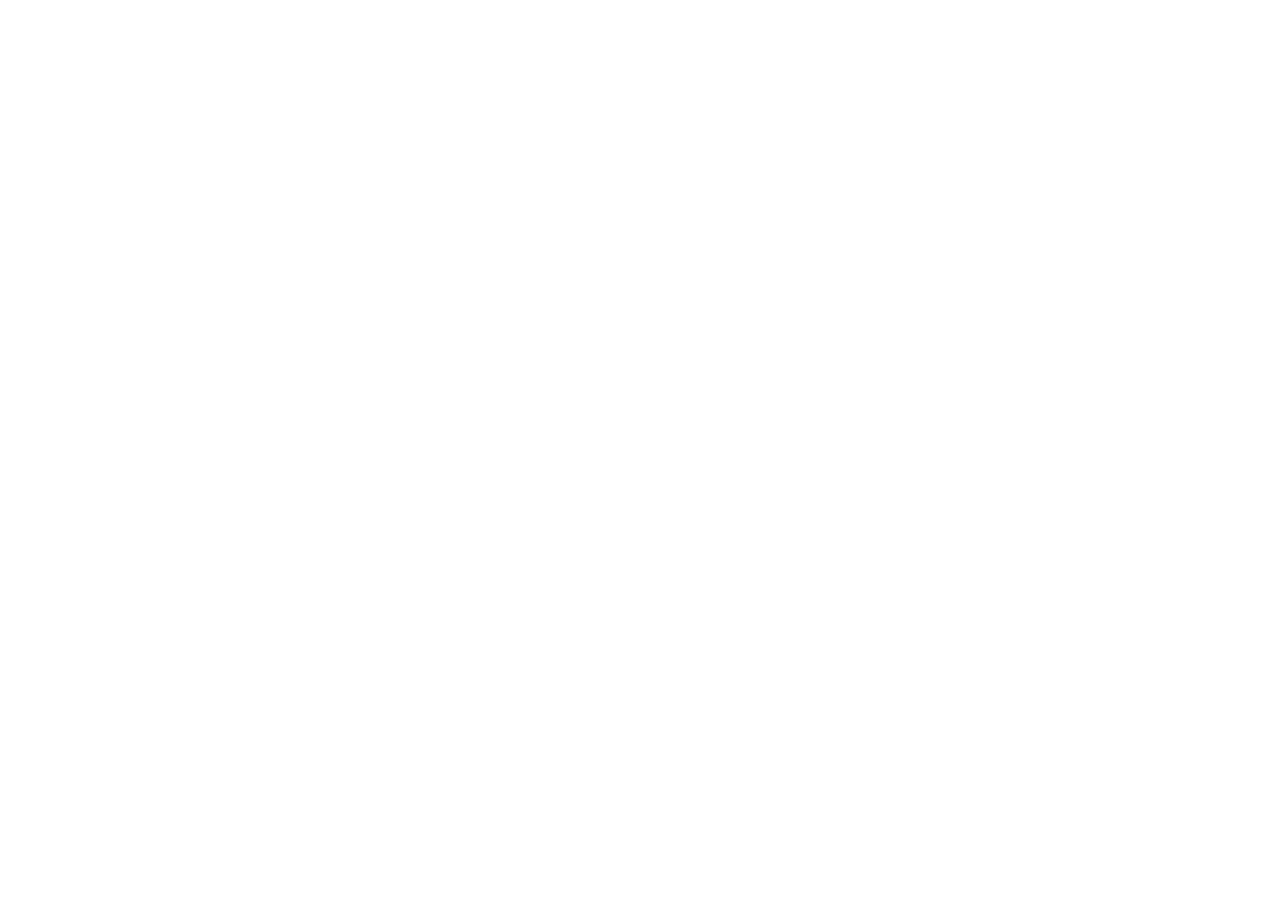
==== encuesta.html @ aa819155 "Commit Inicial" ====
<!DOCTYPE html>
<html lang="en">
<head>
    <meta charset="UTF-8">
    <meta name="viewport" content="width=device-width, initial-scale=1.0">
    <title> Principal | COVID 19 </title>
    <link rel="stylesheet" href="./css/style.css">
</head>
<body>
    
</body>
</html>
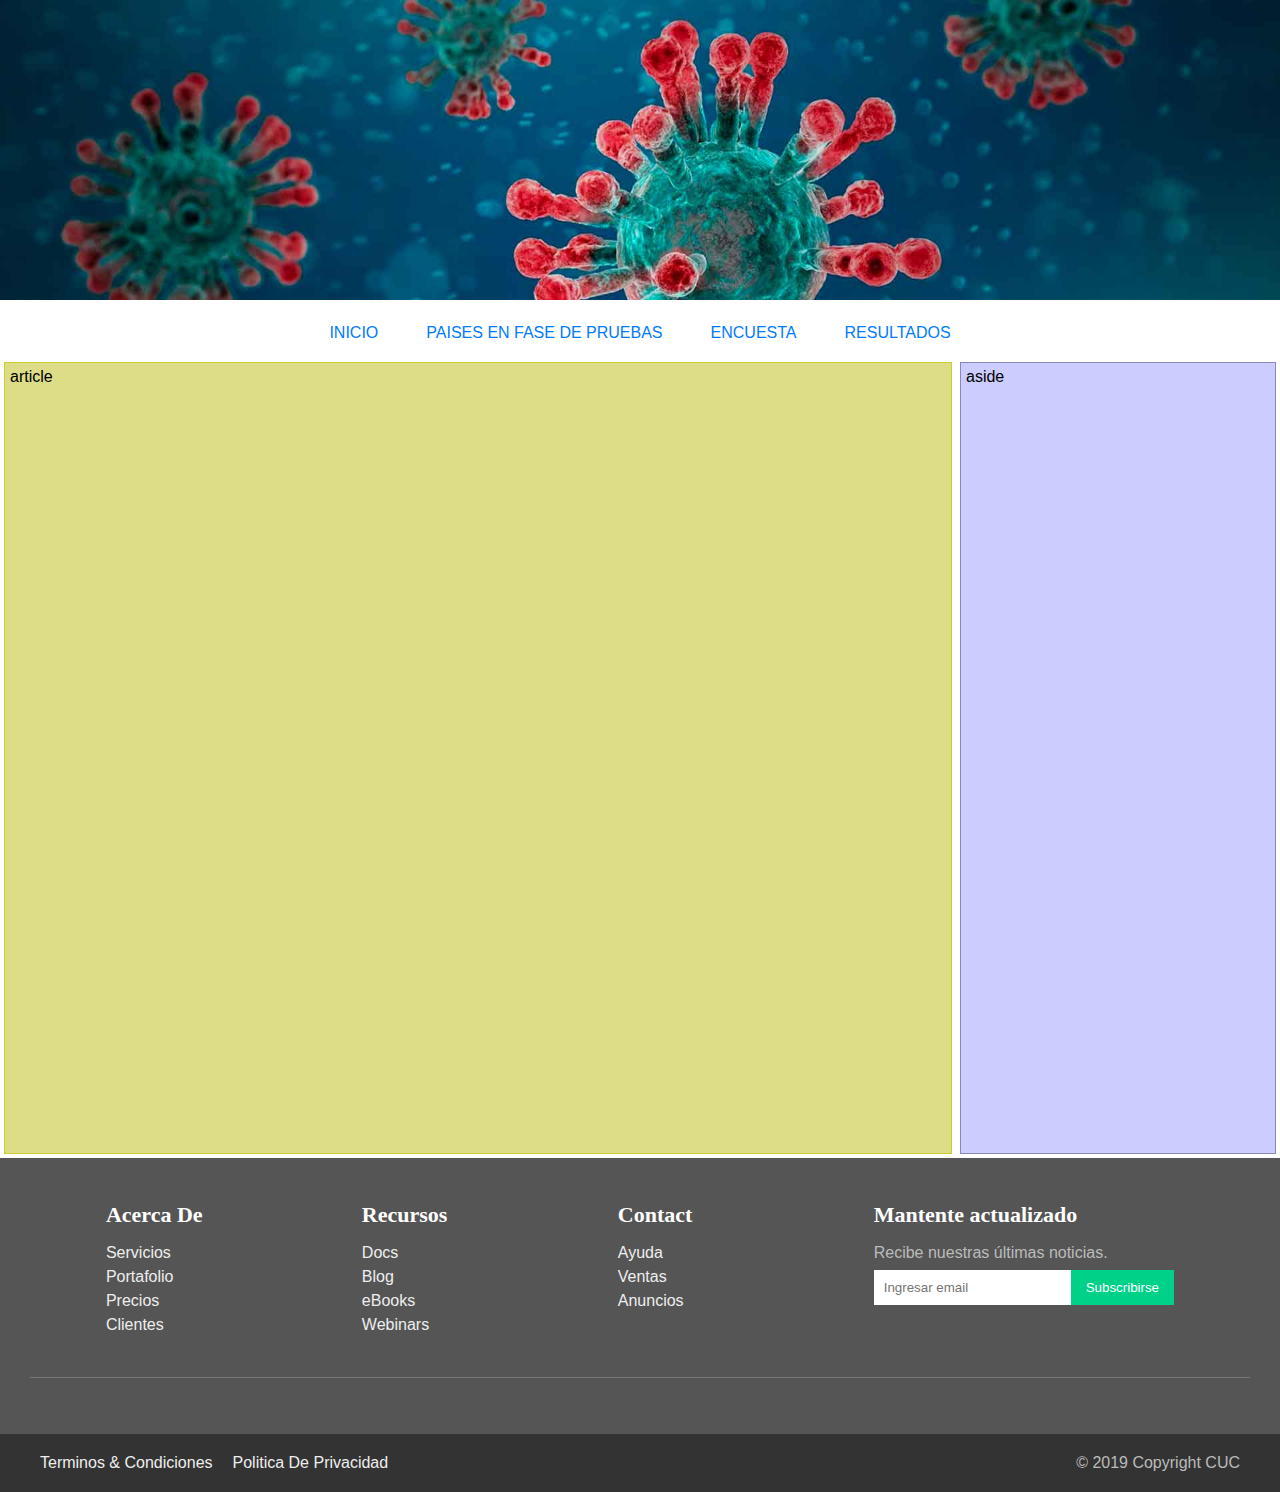
==== commit d2d3b3cd: "plantilla inicial" ====
--- a/encuesta.html
+++ b/encuesta.html
@@ -1,12 +1,93 @@
 <!DOCTYPE html>
-<html lang="en">
+<html lang="es">
+
 <head>
     <meta charset="UTF-8">
     <meta name="viewport" content="width=device-width, initial-scale=1.0">
-    <title> Principal | COVID 19 </title>
+    <title> Encuesta | COVID 19</title>
+    <link rel="stylesheet" href="./css/header.css">
     <link rel="stylesheet" href="./css/style.css">
+    <link rel="stylesheet" href="./css/footer.css">
 </head>
+
 <body>
-    
+    <header class="main-header">
+        <div class="banner"></div>
+        <div class="container justify-center pa-0">
+            <nav class="main-nav">
+                <ul class="main-nav-list">
+                    <li><a href="index.html">INICIO</a></li>
+                    <li><a href="paises.html">PAISES EN FASE DE PRUEBAS</a></li>
+                    <li><a href="encuesta.html">ENCUESTA</a></li>
+                    <li><a href="resultados.html">RESULTADOS</a></li>
+                </ul>
+            </nav>
+        </div>
+    </header>
+    <div id='main'>
+        <article>article</article>
+        <aside>aside</aside>
+    </div>
+    <footer>
+        <!-- Footer main -->
+        <section class="ft-main">
+            <div class="ft-main-item">
+                <h2 class="ft-title">Acerca De</h2>
+                <ul>
+                    <li><a href="#">Servicios</a></li>
+                    <li><a href="#">Portafolio</a></li>
+                    <li><a href="#">Precios</a></li>
+                    <li><a href="#">Clientes</a></li>
+                </ul>
+            </div>
+            <div class="ft-main-item">
+                <h2 class="ft-title">Recursos</h2>
+                <ul>
+                    <li><a href="#">Docs</a></li>
+                    <li><a href="#">Blog</a></li>
+                    <li><a href="#">eBooks</a></li>
+                    <li><a href="#">Webinars</a></li>
+                </ul>
+            </div>
+            <div class="ft-main-item">
+                <h2 class="ft-title">Contact</h2>
+                <ul>
+                    <li><a href="#">Ayuda</a></li>
+                    <li><a href="#">Ventas</a></li>
+                    <li><a href="#">Anuncios</a></li>
+                </ul>
+            </div>
+            <div class="ft-main-item">
+                <h2 class="ft-title">Mantente actualizado</h2>
+                <p>Recibe nuestras últimas noticias.</p>
+                <form>
+                    <input type="email" name="email" placeholder="Ingresar email">
+                    <input type="submit" value="Subscribirse">
+                </form>
+            </div>
+        </section>
+
+        <!-- Footer social -->
+        <section class="ft-social">
+            <ul class="ft-social-list">
+                <li><a href="#"><i class="fab fa-facebook"></i></a></li>
+                <li><a href="#"><i class="fab fa-twitter"></i></a></li>
+                <li><a href="#"><i class="fab fa-instagram"></i></a></li>
+                <li><a href="#"><i class="fab fa-github"></i></a></li>
+                <li><a href="#"><i class="fab fa-linkedin"></i></a></li>
+                <li><a href="#"><i class="fab fa-youtube"></i></a></li>
+            </ul>
+        </section>
+
+        <!-- Footer legal -->
+        <section class="ft-legal">
+            <ul class="ft-legal-list">
+                <li><a href="#">Terminos &amp; Condiciones</a></li>
+                <li><a href="#">Politica De Privacidad</a></li>
+                <li>&copy; 2019 Copyright CUC</li>
+            </ul>
+        </section>
+    </footer>
 </body>
+
 </html>--- a/css/header.css
+++ b/css/header.css
@@ -0,0 +1,67 @@
+/**
+ * Images a now responsive
+ */
+ img {
+	max-width: 100%;
+	height: auto;
+}
+
+/**
+ * Limit the container in
+ * width for big screens
+ */
+.container {
+	width: 960px;
+	max-width: 100%;
+	padding: 10px;
+	margin: 0 auto;
+}
+
+.main-header .container {
+	display: flex;
+	align-items: center;
+	justify-content: space-around;
+	flex-wrap: wrap;
+}
+
+/**
+ * The followings are to
+ * make things more
+ * clean and airy
+ * and contents centered
+ */
+.main-nav ul {
+	margin: 1em 0 .5em;
+    text-align: center;
+    
+    display: -webkit-box;
+    display: -ms-flexbox;
+    display: flex;
+    -ms-flex-wrap: wrap;
+    flex-wrap: wrap;
+    
+    list-style: none;
+}
+.main-nav li {
+    display: inline;
+    -webkit-box-flex: 1;
+    -ms-flex: 1 1 auto;
+    flex: 1 1 auto;
+    text-align: center;
+}
+.main-nav a {
+	display: inline-block;
+	padding: .5em 1.5em;
+}
+
+/**
+ * Space-around become
+ * Space-between to
+ * distribute space
+ * between the flex-items
+ */
+ @media (min-width: 960px) {
+	.main-header .container {
+		justify-content: space-between;
+	}
+}--- a/css/style.css
+++ b/css/style.css
@@ -0,0 +1,86 @@
+*, ::after, ::before {
+    box-sizing: border-box;
+}
+
+body {
+    margin: 0px;
+    padding: 0px;
+}
+
+header, footer {
+    display: block;
+}
+
+.banner {
+    color: white;
+    background: url('../img/banner-6.jpg') top left/cover no-repeat;
+    height: 300px;
+    display: flex;
+    justify-content: center;
+    align-items: center;
+}
+
+a {
+    color: #007bff;
+    text-decoration: none;
+    background-color: transparent;
+    -webkit-text-decoration-skip: objects;
+}
+
+#main {
+    min-height: 800px;
+    margin: 0px;
+    padding: 0px;
+    display: -webkit-flex;
+    display: flex;
+    -webkit-flex-flow: row;
+    flex-flow: row;
+}
+
+#main>article {
+    margin: 4px;
+    padding: 5px;
+    border: 1px solid #cccc33;
+    background: #dddd88;
+    -webkit-flex: 3 1 60%;
+    flex: 3 1 60%;
+    -webkit-order: 2;
+    order: 2;
+}
+
+
+#main>aside {
+    margin: 4px;
+    padding: 5px;
+    border: 1px solid #8888bb;
+    background: #ccccff;
+    -webkit-flex: 1 6 20%;
+    flex: 1 6 20%;
+    -webkit-order: 3;
+    order: 3;
+}
+
+/* Too narrow to support three columns */
+
+@media all and (max-width: 640px) {
+    #main, #page {
+        -webkit-flex-flow: column;
+        flex-flow: column;
+    }
+    #main>article {
+        /* Return them to document order */
+        -webkit-order: 0;
+        order: 0;
+    }
+    #main>aside {
+        display: none;
+    }
+}
+
+.justify-center {
+    justify-content: center !important;
+}
+
+.pa-0 {
+    padding: 0px !important;
+}--- a/css/footer.css
+++ b/css/footer.css
@@ -0,0 +1,136 @@
+/* Generic styling */
+
+* {
+    box-sizing: border-box;
+    font-family: "Lato", sans-serif;
+    margin: 0;
+    padding: 0;
+}
+
+ul {
+    list-style: none;
+    padding-left: 0;
+}
+
+footer {
+    background-color: #555;
+    color: #bbb;
+    line-height: 1.5;
+}
+
+footer a {
+    text-decoration: none;
+    color: #eee;
+}
+
+a:hover {
+    text-decoration: underline;
+}
+
+.ft-title {
+    color: #fff;
+    font-family: "Merriweather", serif;
+    font-size: 1.375rem;
+    padding-bottom: 0.625rem;
+}
+
+/* Sticks footer to bottom */
+
+body {
+    display: flex;
+    min-height: 100vh;
+    flex-direction: column;
+}
+
+.container {
+    flex: 1;
+}
+
+/* Footer main */
+
+.ft-main {
+    padding: 1.25rem 1.875rem;
+    display: flex;
+    flex-wrap: wrap;
+}
+
+@media only screen and (min-width: 29.8125rem /* 477px */ ) {
+    .ft-main {
+        justify-content: space-evenly;
+    }
+}
+
+@media only screen and (min-width: 77.5rem /* 1240px */ ) {
+    .ft-main {
+        justify-content: space-evenly;
+    }
+}
+
+.ft-main-item {
+    padding: 1.25rem;
+    min-width: 12.5rem;
+}
+
+/* Footer main | Newsletter form */
+
+form {
+    display: flex;
+    flex-wrap: wrap;
+}
+
+input[type="email"] {
+    border: 0;
+    padding: 0.625rem;
+    margin-top: 0.3125rem;
+}
+
+input[type="submit"] {
+    background-color: #00d188;
+    color: #fff;
+    cursor: pointer;
+    border: 0;
+    padding: 0.625rem 0.9375rem;
+    margin-top: 0.3125rem;
+}
+
+/* Footer social */
+
+.ft-social {
+    padding: 0 1.875rem 1.25rem;
+}
+
+.ft-social-list {
+    display: flex;
+    justify-content: center;
+    border-top: 1px #777 solid;
+    padding-top: 1.25rem;
+}
+
+.ft-social-list li {
+    margin: 0.5rem;
+    font-size: 1.25rem;
+}
+
+/* Footer legal */
+
+.ft-legal {
+    padding: 0.9375rem 1.875rem;
+    background-color: #333;
+}
+
+.ft-legal-list {
+    width: 100%;
+    display: flex;
+    flex-wrap: wrap;
+}
+
+.ft-legal-list li {
+    margin: 0.125rem 0.625rem;
+    white-space: nowrap;
+}
+
+/* one before the last child */
+
+.ft-legal-list li:nth-last-child(2) {
+    flex: 1;
+}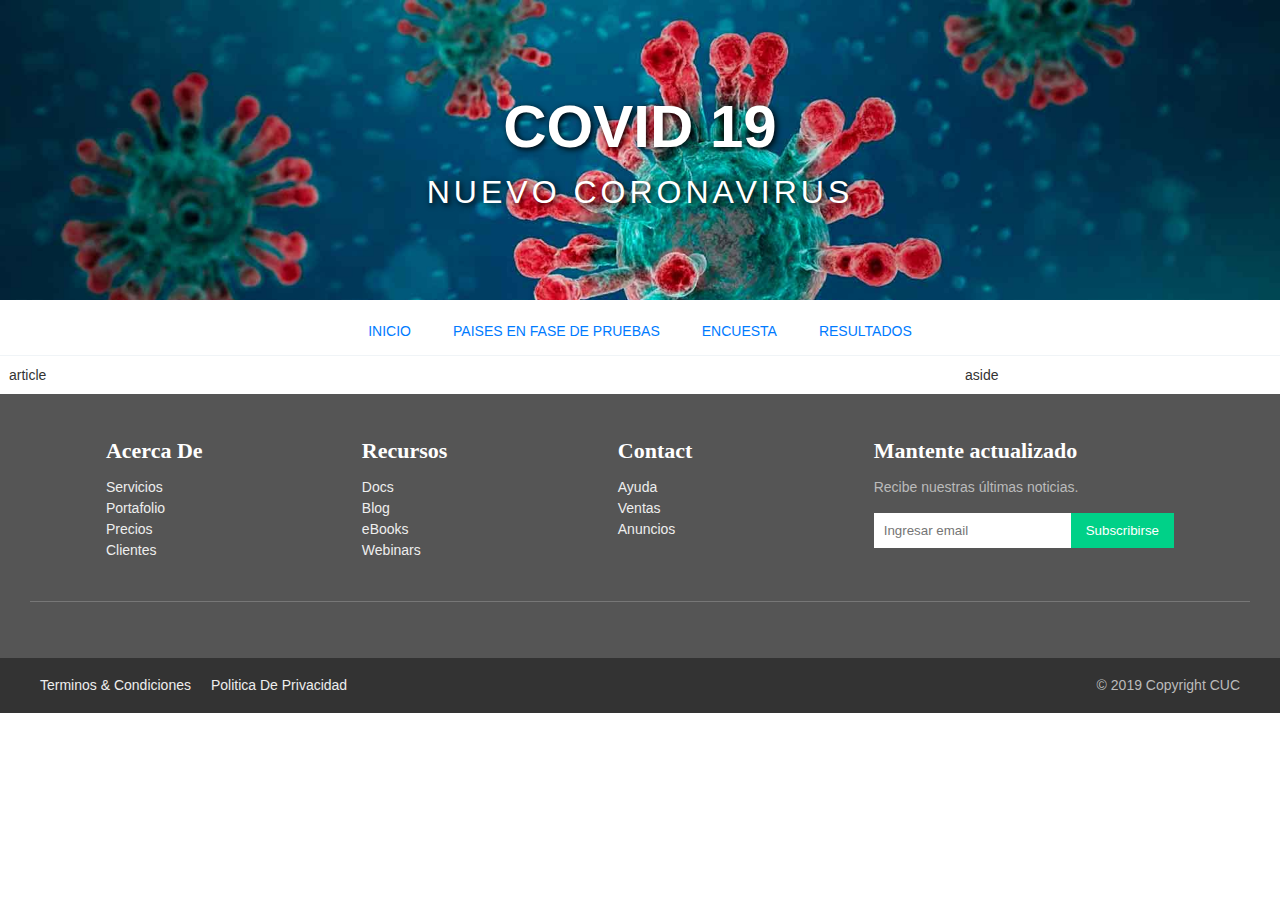
==== commit 86154bf6: "primeros cambios Diego" ====
--- a/encuesta.html
+++ b/encuesta.html
@@ -12,7 +12,12 @@
 
 <body>
     <header class="main-header">
-        <div class="banner"></div>
+        <div class="banner">
+            <div class="banner-text">
+                <h1>COVID 19</h1>
+                <h3>NUEVO CORONAVIRUS</h3>
+            </div>
+        </div>
         <div class="container justify-center pa-0">
             <nav class="main-nav">
                 <ul class="main-nav-list">
--- a/css/header.css
+++ b/css/header.css
@@ -1,11 +1,3 @@
-/**
- * Images a now responsive
- */
- img {
-	max-width: 100%;
-	height: auto;
-}
-
 /**
  * Limit the container in
  * width for big screens
@@ -15,6 +7,10 @@
 	max-width: 100%;
 	padding: 10px;
 	margin: 0 auto;
+}
+
+.main-header {
+	border-bottom: 1px solid #f0f4f7;
 }
 
 .main-header .container {
@@ -47,13 +43,17 @@
     -webkit-box-flex: 1;
     -ms-flex: 1 1 auto;
     flex: 1 1 auto;
-    text-align: center;
+	text-align: center;
 }
 .main-nav a {
 	display: inline-block;
 	padding: .5em 1.5em;
 }
 
+.main-nav a:hover {
+	text-decoration: none;
+	font-weight: 700;
+}
 /**
  * Space-around become
  * Space-between to
--- a/css/style.css
+++ b/css/style.css
@@ -5,6 +5,10 @@
 body {
     margin: 0px;
     padding: 0px;
+    font-family: "Helvetica Neue", Helvetica, Arial, sans-serif;
+    font-size: 14px;
+    line-height: 1.42857143;
+    color: #333;
 }
 
 header, footer {
@@ -20,6 +24,27 @@
     align-items: center;
 }
 
+.banner h1, .banner h3, .banner h6 {
+    margin: 0;
+    text-shadow: 2px 2px 6px #000;
+    text-align: center;
+}
+
+.banner h1 {
+    font-size: 60px;
+}
+
+.banner h3 {
+    font-size: 32px;
+    font-weight: normal;
+    text-transform: uppercase;
+    letter-spacing: 4px;
+}
+
+.banner h6 {
+    font-size: 22px;
+}
+
 a {
     color: #007bff;
     text-decoration: none;
@@ -28,7 +53,6 @@
 }
 
 #main {
-    min-height: 800px;
     margin: 0px;
     padding: 0px;
     display: -webkit-flex;
@@ -40,20 +64,19 @@
 #main>article {
     margin: 4px;
     padding: 5px;
+    /*
     border: 1px solid #cccc33;
     background: #dddd88;
+    */
     -webkit-flex: 3 1 60%;
     flex: 3 1 60%;
     -webkit-order: 2;
     order: 2;
 }
 
-
 #main>aside {
     margin: 4px;
     padding: 5px;
-    border: 1px solid #8888bb;
-    background: #ccccff;
     -webkit-flex: 1 6 20%;
     flex: 1 6 20%;
     -webkit-order: 3;
@@ -83,4 +106,32 @@
 
 .pa-0 {
     padding: 0px !important;
-}+}
+
+/**
+ * Images a now responsive
+ */
+
+img {
+    max-width: 100%;
+    height: auto;
+}
+
+.make-me-sticky {
+    position: relative;
+    /* I am the fallback */
+    /* Give it everything you got! (use an auto prefixer...) */
+    position: -webkit-sticky;
+    position: -moz-sticky;
+    position: -ms-sticky;
+    position: -o-sticky;
+    position: sticky;
+    top: 0;
+    /* Required  */
+}
+
+p { margin: 0px 0px 10px; }
+.text-justify { text-align: justify; }
+.text-primary { color: #007bff; }
+.text-bold { font-weight: 700; }
+.text-muted { color: #777; }--- a/css/footer.css
+++ b/css/footer.css
@@ -7,7 +7,7 @@
     padding: 0;
 }
 
-ul {
+footer ul {
     list-style: none;
     padding-left: 0;
 }
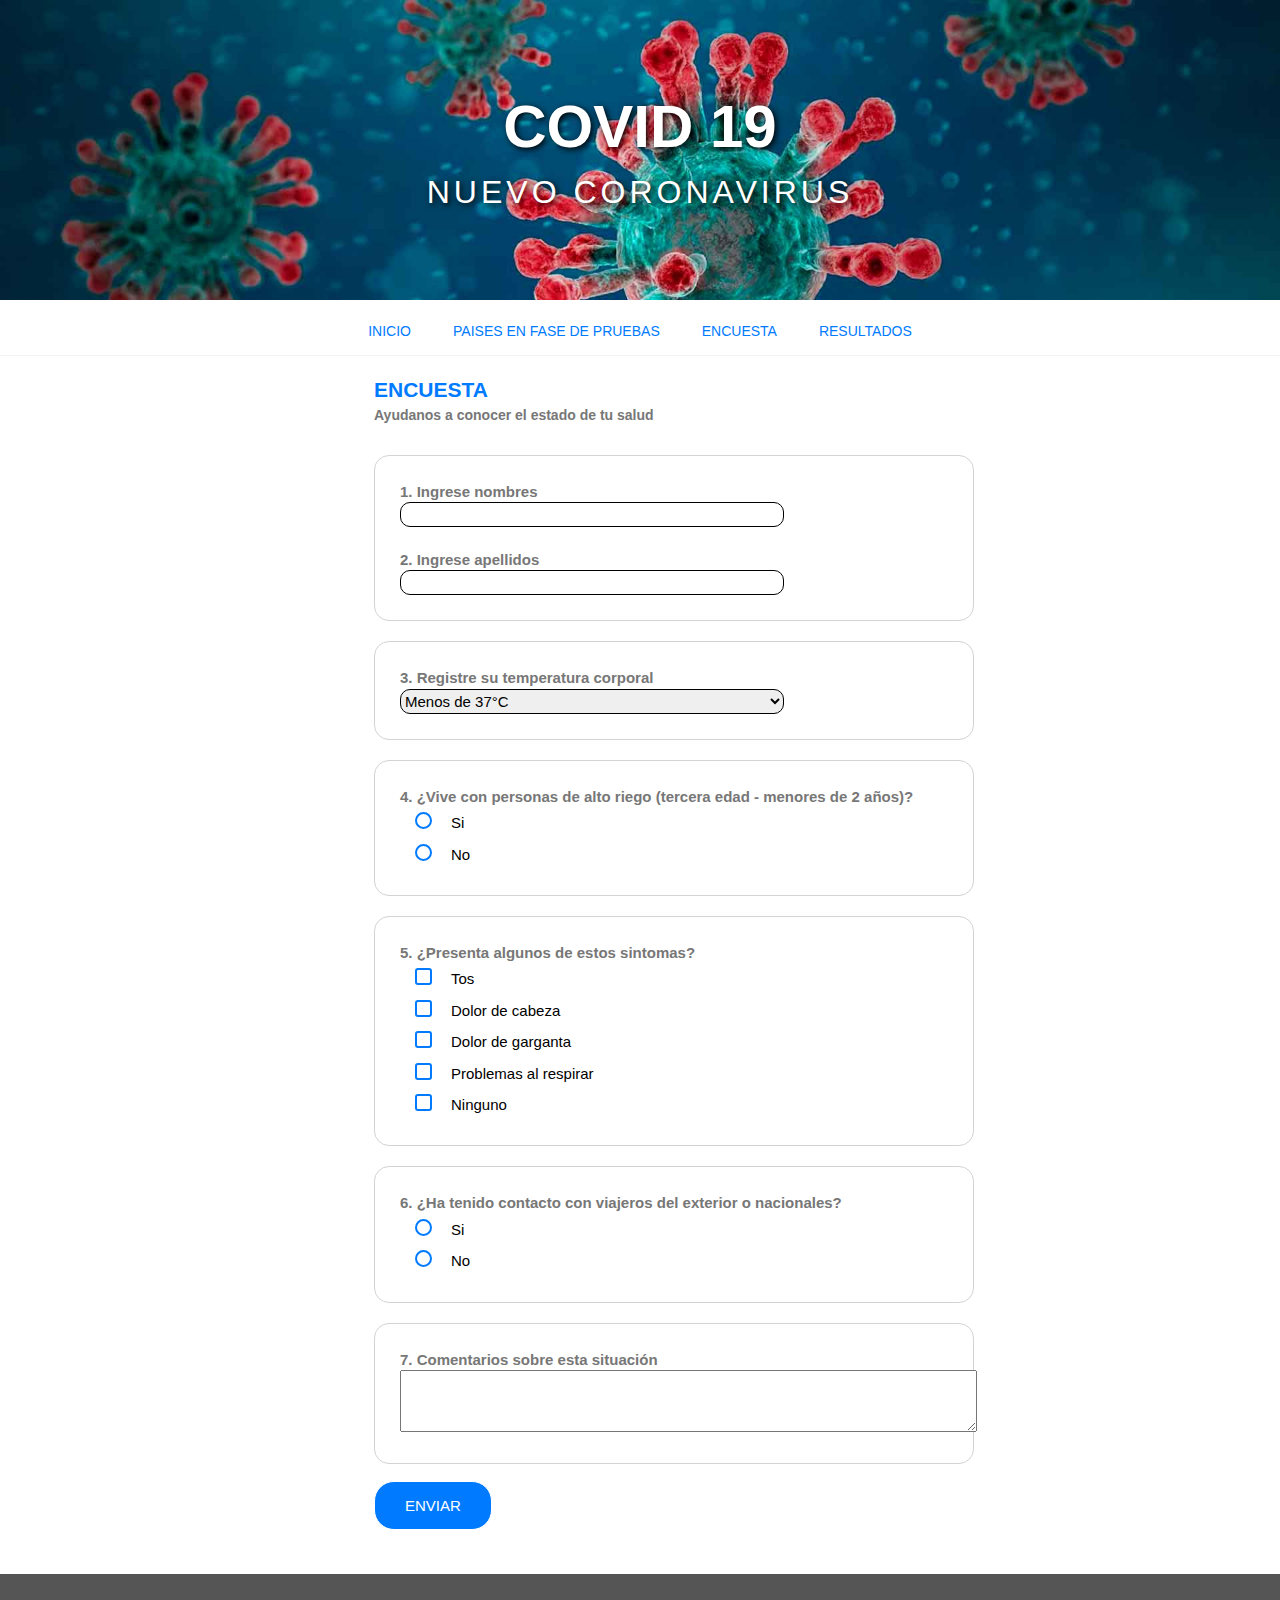
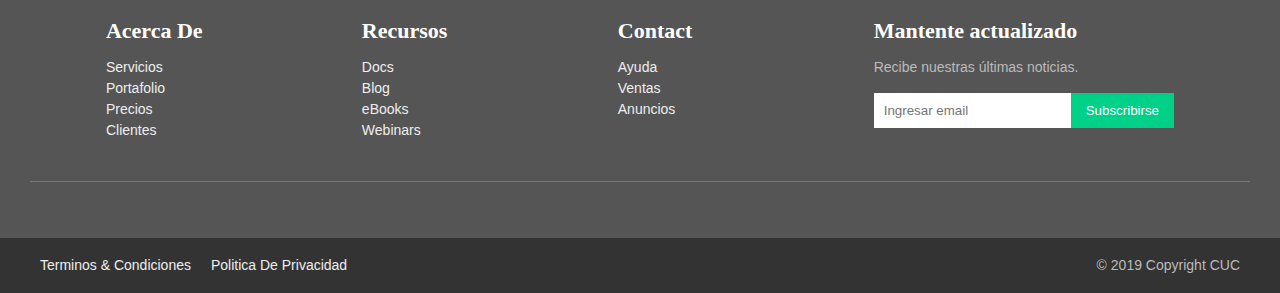
==== commit 80e4707f: "Cambios encuesta" ====
--- a/encuesta.html
+++ b/encuesta.html
@@ -8,6 +8,7 @@
     <link rel="stylesheet" href="./css/header.css">
     <link rel="stylesheet" href="./css/style.css">
     <link rel="stylesheet" href="./css/footer.css">
+    <link rel="stylesheet" href="./css/survey.css">
 </head>
 
 <body>
@@ -30,8 +31,65 @@
         </div>
     </header>
     <div id='main'>
-        <article>article</article>
-        <aside>aside</aside>
+        <article>
+            <section class="section-survey">
+                <div class="div-title">
+                    <h2>ENCUESTA</h2>
+                    <h4>Ayudanos a conocer el estado de tu salud</h4>
+                </div>
+                <form class="form-survey" action="encuesta.html" method="POST">
+                    <div class="div-form">
+                        <label class="questions">1. Ingrese nombres</label><br>
+                        <input type="text" name="nombres" required><br><br>
+                        <label class="questions">2. Ingrese apellidos</label><br>
+                        <input type="text" name="apellidos" required><br>
+                    </div>
+                    <div class="div-form">
+                        <label class="questions">3. Registre su temperatura corporal</label><br>
+                        <select name="temperatura" required>
+                            <option>Menos de 37°C</option>
+                            <option>Entre 37 y 38°C</option>
+                            <option>Entre 38 y 39°C</option>
+                            <option>Más de 39°C</option>
+                        </select>
+                    </div>
+                    <div class="div-form">
+                        <label class="questions">4. ¿Vive con personas de alto riego (tercera edad - menores de 2 años)?</label><br>
+                        <input type="radio" name="temperatura" id="Si" required> 
+                        <label for="Si" class="label-radio"> Si</label><br>
+                        <input type="radio" name="temperatura" id="No">
+                        <label for="No" class="label-radio"> No</label><br>
+                    </div>
+                    <div class="div-form">
+                        <label class="questions">5. ¿Presenta algunos de estos sintomas?</label><br>
+                        <input type="checkbox" name="sintomas" value="0" id="0" required> 
+                        <label for="0" class="label-checkbx">Tos</label><br>
+                        <input type="checkbox" name="sintomas" value="1" id="1"> 
+                        <label for="1" class="label-checkbx">Dolor de cabeza</label><br>
+                        <input type="checkbox" name="sintomas" value="2" id="2">
+                        <label for="2" class="label-checkbx">Dolor de garganta</label><br>
+                        <input type="checkbox" name="sintomas" value="3" id="3">
+                        <label for="3" class="label-checkbx">Problemas al respirar</label><br>
+                        <input type="checkbox" name="sintomas" value="4" id="4">
+                        <label for="4" class="label-checkbx">Ninguno</label><br>
+                    </div>
+                    <div class="div-form">
+                        <label class="questions">6. ¿Ha tenido contacto con viajeros del exterior o nacionales?</label><br>
+                        <input type="radio" name="contacto" id="si" required>
+                        <label for="si" class="label-radio"> Si</label><br>
+                        <input type="radio" name="contacto" id="no">
+                        <label for="no" class="label-radio"> No</label><br>
+                    </div>
+                    <div class="div-form">
+                        <label class="questions">7. Comentarios sobre esta situación</label><br>
+                        <textarea name="textarea" rows="4" cols="70"></textarea>
+                    </div>
+                    <div class="div-button">
+                        <input type="submit" name="enviar" value="ENVIAR">
+                    </div>
+                </form>
+            </section>
+        </article>
     </div>
     <footer>
         <!-- Footer main -->
--- a/css/survey.css
+++ b/css/survey.css
@@ -0,0 +1,112 @@
+.form-survey{
+    display: block;
+    border-radius: 15px;
+    color: #777;
+    padding: 0px 0px 20px 365px;
+}
+
+.div-form{
+    border: 1px solid #d3d3d3;
+    border-radius: 15px;
+    padding: 25px;
+    margin-top: 20px;
+    font-size: 15px;
+    width: 600px;
+}
+
+.div-title{
+    padding: 10px 0px 10px 365px;
+}
+
+.div-title h2{
+    color: #007bff;
+}
+
+.div-title h4{
+    color: #777;
+}
+
+.div-button{
+    margin-top: 2px;
+    width: 600px;
+}
+
+.questions{
+    font-weight: bold;
+}
+
+.form-survey input[type="text"], .form-survey select{
+    border: 1px solid;
+    border-radius: 10px;
+    width: 70%;
+    height: 25px;
+    font-size: 15px;
+}
+
+.form-survey input[type="submit"]{
+    background-color: #007bff;
+    font-size: 15px;
+    margin: 15px auto; 
+    border: 1px solid ; 
+    padding: 15px 30px;
+    color: white;
+    border-radius: 20px;
+    cursor: pointer;
+}
+
+.form-survey input[type="submit"]:hover{
+    background-color: lightblue;
+}
+
+/*-----*/
+.form-survey input[type="radio"],
+.form-survey input[type="checkbox"]{
+    display: none;
+}
+
+.label-radio, .label-checkbx{
+    display: inline-block;
+    cursor: pointer;
+    color: black; 
+    position: relative;
+    padding: 5px 15px 5px 51px;
+    /*margin-top: 5px;
+    margin-bottom: 5px;*/
+    font-size: 1em;
+    border-radius: 5px;
+    -webkit-transition: all 0.3s ease;
+    -o-transition: all 0.3s ease;
+    transition: all 0.3s ease;
+}
+
+.label-radio:hover, .label-checkbx:hover{
+    background: lightblue;
+}
+
+.label-radio:before, .label-checkbx:before{
+    content: "";
+    width: 17px;
+    height: 17px;
+    display: inline-block;
+    background: none;
+    border: 2px solid #007bff;
+    border-radius: 50%;
+    position: absolute;
+    left: 15px;
+}
+
+.label-checkbx:before{
+    border-radius: 3px;
+}
+
+.form-survey input[type="radio"]:checked + .label-radio,
+.form-survey input[type="checkbox"]:checked + .label-checkbx{
+    padding: 5px 15px;
+    background: lightblue;
+    border-radius: 2px;
+    color: white;
+}
+.form-survey input[type="radio"]:checked + .label-radio:before,
+.form-survey input[type="checkbox"]:checked + .label-checkbx:before{
+    display: none;
+}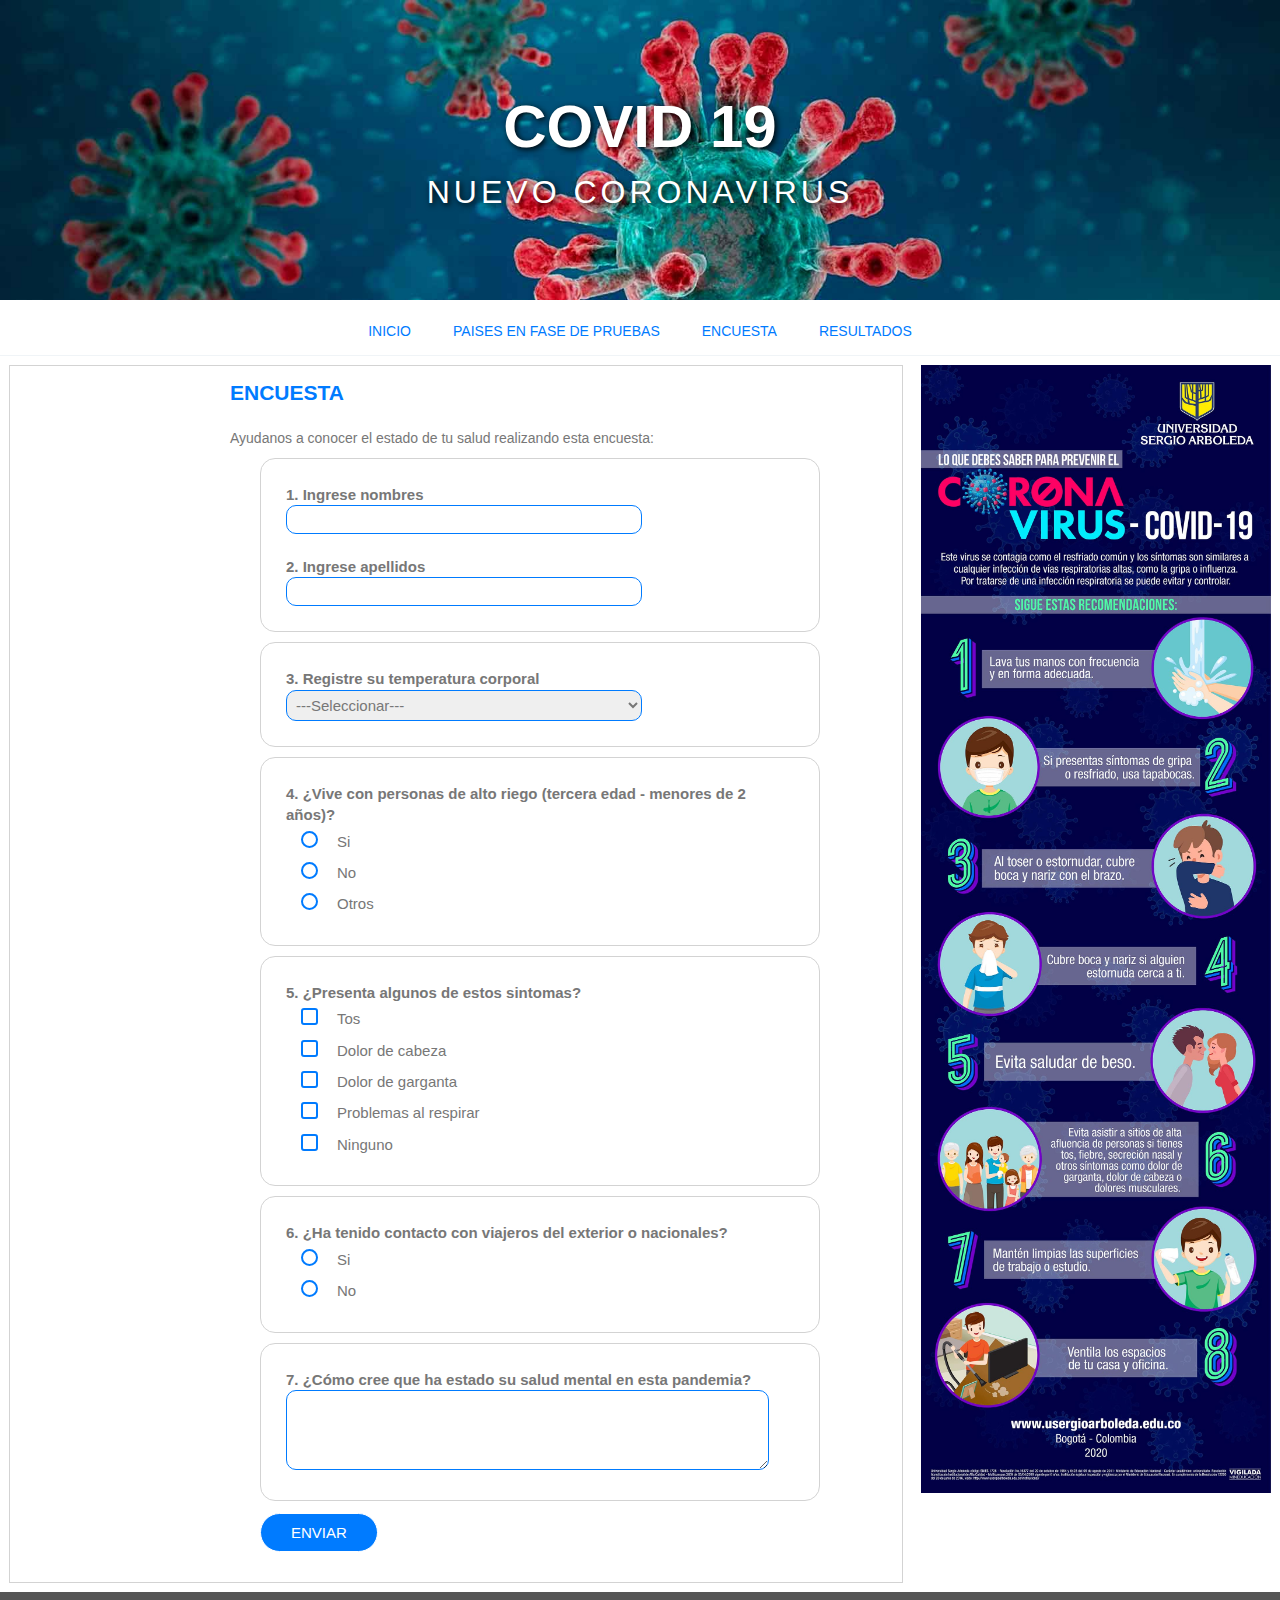
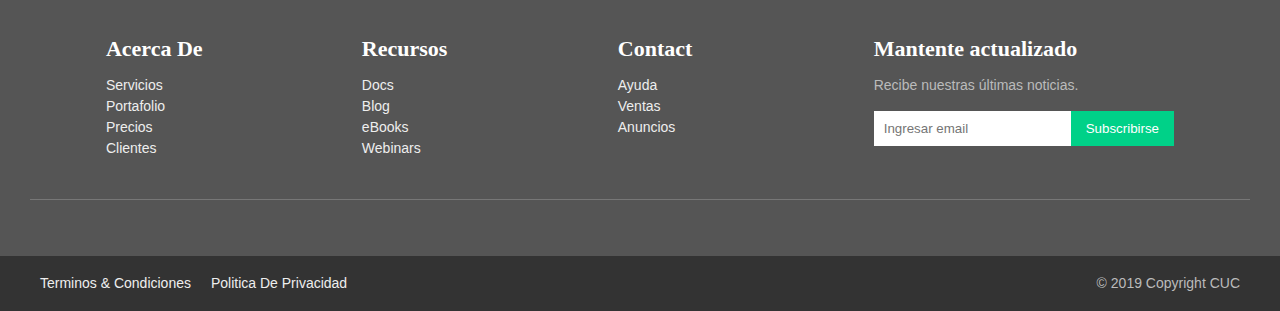
==== commit a94b1ccc: "Modificar encuesta y resultados" ====
--- a/encuesta.html
+++ b/encuesta.html
@@ -35,7 +35,7 @@
             <section class="section-survey">
                 <div class="div-title">
                     <h2>ENCUESTA</h2>
-                    <h4>Ayudanos a conocer el estado de tu salud</h4>
+                    <p>Ayudanos a conocer el estado de tu salud realizando esta encuesta:</p>
                 </div>
                 <form class="form-survey" action="encuesta.html" method="POST">
                     <div class="div-form">
@@ -47,6 +47,7 @@
                     <div class="div-form">
                         <label class="questions">3. Registre su temperatura corporal</label><br>
                         <select name="temperatura" required>
+                            <option value="">---Seleccionar---</option>
                             <option>Menos de 37°C</option>
                             <option>Entre 37 y 38°C</option>
                             <option>Entre 38 y 39°C</option>
@@ -55,15 +56,17 @@
                     </div>
                     <div class="div-form">
                         <label class="questions">4. ¿Vive con personas de alto riego (tercera edad - menores de 2 años)?</label><br>
-                        <input type="radio" name="temperatura" id="Si" required> 
-                        <label for="Si" class="label-radio"> Si</label><br>
+                        <input type="radio" name="temperatura" id="Si"> 
+                        <label for="Si" class="label-radio" required> Si</label><br>
                         <input type="radio" name="temperatura" id="No">
                         <label for="No" class="label-radio"> No</label><br>
+                        <input type="radio" name="temperatura" id="Otros">
+                        <label for="Otros" class="label-radio"> Otros</label><br>
                     </div>
                     <div class="div-form">
                         <label class="questions">5. ¿Presenta algunos de estos sintomas?</label><br>
-                        <input type="checkbox" name="sintomas" value="0" id="0" required> 
-                        <label for="0" class="label-checkbx">Tos</label><br>
+                        <input type="checkbox" name="sintomas" value="0" id="0" > 
+                        <label for="0" class="label-checkbx" required>Tos</label><br>
                         <input type="checkbox" name="sintomas" value="1" id="1"> 
                         <label for="1" class="label-checkbx">Dolor de cabeza</label><br>
                         <input type="checkbox" name="sintomas" value="2" id="2">
@@ -75,14 +78,14 @@
                     </div>
                     <div class="div-form">
                         <label class="questions">6. ¿Ha tenido contacto con viajeros del exterior o nacionales?</label><br>
-                        <input type="radio" name="contacto" id="si" required>
-                        <label for="si" class="label-radio"> Si</label><br>
+                        <input type="radio" name="contacto" id="si" >
+                        <label for="si" class="label-radio" required> Si</label><br>
                         <input type="radio" name="contacto" id="no">
                         <label for="no" class="label-radio"> No</label><br>
                     </div>
                     <div class="div-form">
-                        <label class="questions">7. Comentarios sobre esta situación</label><br>
-                        <textarea name="textarea" rows="4" cols="70"></textarea>
+                        <label class="questions">7. ¿Cómo cree que ha estado su salud mental en esta pandemia?</label><br>
+                        <textarea name="textarea" rows="4" cols="70" required></textarea>
                     </div>
                     <div class="div-button">
                         <input type="submit" name="enviar" value="ENVIAR">
@@ -90,6 +93,11 @@
                 </form>
             </section>
         </article>
+        <aside>
+            <div class="div-aside">
+                <img src="./img/aside1.jpg">
+            </div>
+        </aside>
     </div>
     <footer>
         <!-- Footer main -->
--- a/css/survey.css
+++ b/css/survey.css
@@ -1,29 +1,34 @@
+.section-survey{
+    border: 1px solid #d3d3d3;
+}
+
 .form-survey{
     display: block;
     border-radius: 15px;
     color: #777;
-    padding: 0px 0px 20px 365px;
+    padding: 0px 0px 20px 250px;
 }
 
 .div-form{
     border: 1px solid #d3d3d3;
     border-radius: 15px;
     padding: 25px;
-    margin-top: 20px;
+    margin-top: 10px;
     font-size: 15px;
-    width: 600px;
+    width: 560px;
 }
 
 .div-title{
-    padding: 10px 0px 10px 365px;
+    padding: 12px 0px 0px 220px;
 }
 
 .div-title h2{
     color: #007bff;
 }
 
-.div-title h4{
+.div-title p{
     color: #777;
+    padding: 20px 0px 0px 0px;
 }
 
 .div-button{
@@ -35,20 +40,24 @@
     font-weight: bold;
 }
 
+.form-survey input[type="text"], .form-survey select, .form-survey textarea{
+    border: 1px solid #007bff;
+    border-radius: 10px;
+    font-size: 15px;
+    color: #777;
+    padding: 5px;
+}
+
 .form-survey input[type="text"], .form-survey select{
-    border: 1px solid;
-    border-radius: 10px;
     width: 70%;
-    height: 25px;
-    font-size: 15px;
 }
 
 .form-survey input[type="submit"]{
     background-color: #007bff;
     font-size: 15px;
-    margin: 15px auto; 
+    margin: 10px auto; 
     border: 1px solid ; 
-    padding: 15px 30px;
+    padding: 10px 30px;
     color: white;
     border-radius: 20px;
     cursor: pointer;
@@ -58,20 +67,21 @@
     background-color: lightblue;
 }
 
-/*-----*/
+.form-survey textarea{
+    width: 95%;
+}
+
 .form-survey input[type="radio"],
 .form-survey input[type="checkbox"]{
     display: none;
 }
 
-.label-radio, .label-checkbx{
+.label-radio, .label-checkbx{;
     display: inline-block;
     cursor: pointer;
-    color: black; 
+    color: #777; 
     position: relative;
     padding: 5px 15px 5px 51px;
-    /*margin-top: 5px;
-    margin-bottom: 5px;*/
     font-size: 1em;
     border-radius: 5px;
     -webkit-transition: all 0.3s ease;
@@ -109,4 +119,8 @@
 .form-survey input[type="radio"]:checked + .label-radio:before,
 .form-survey input[type="checkbox"]:checked + .label-checkbx:before{
     display: none;
+}
+
+.div-aside{
+    width: 350px;
 }